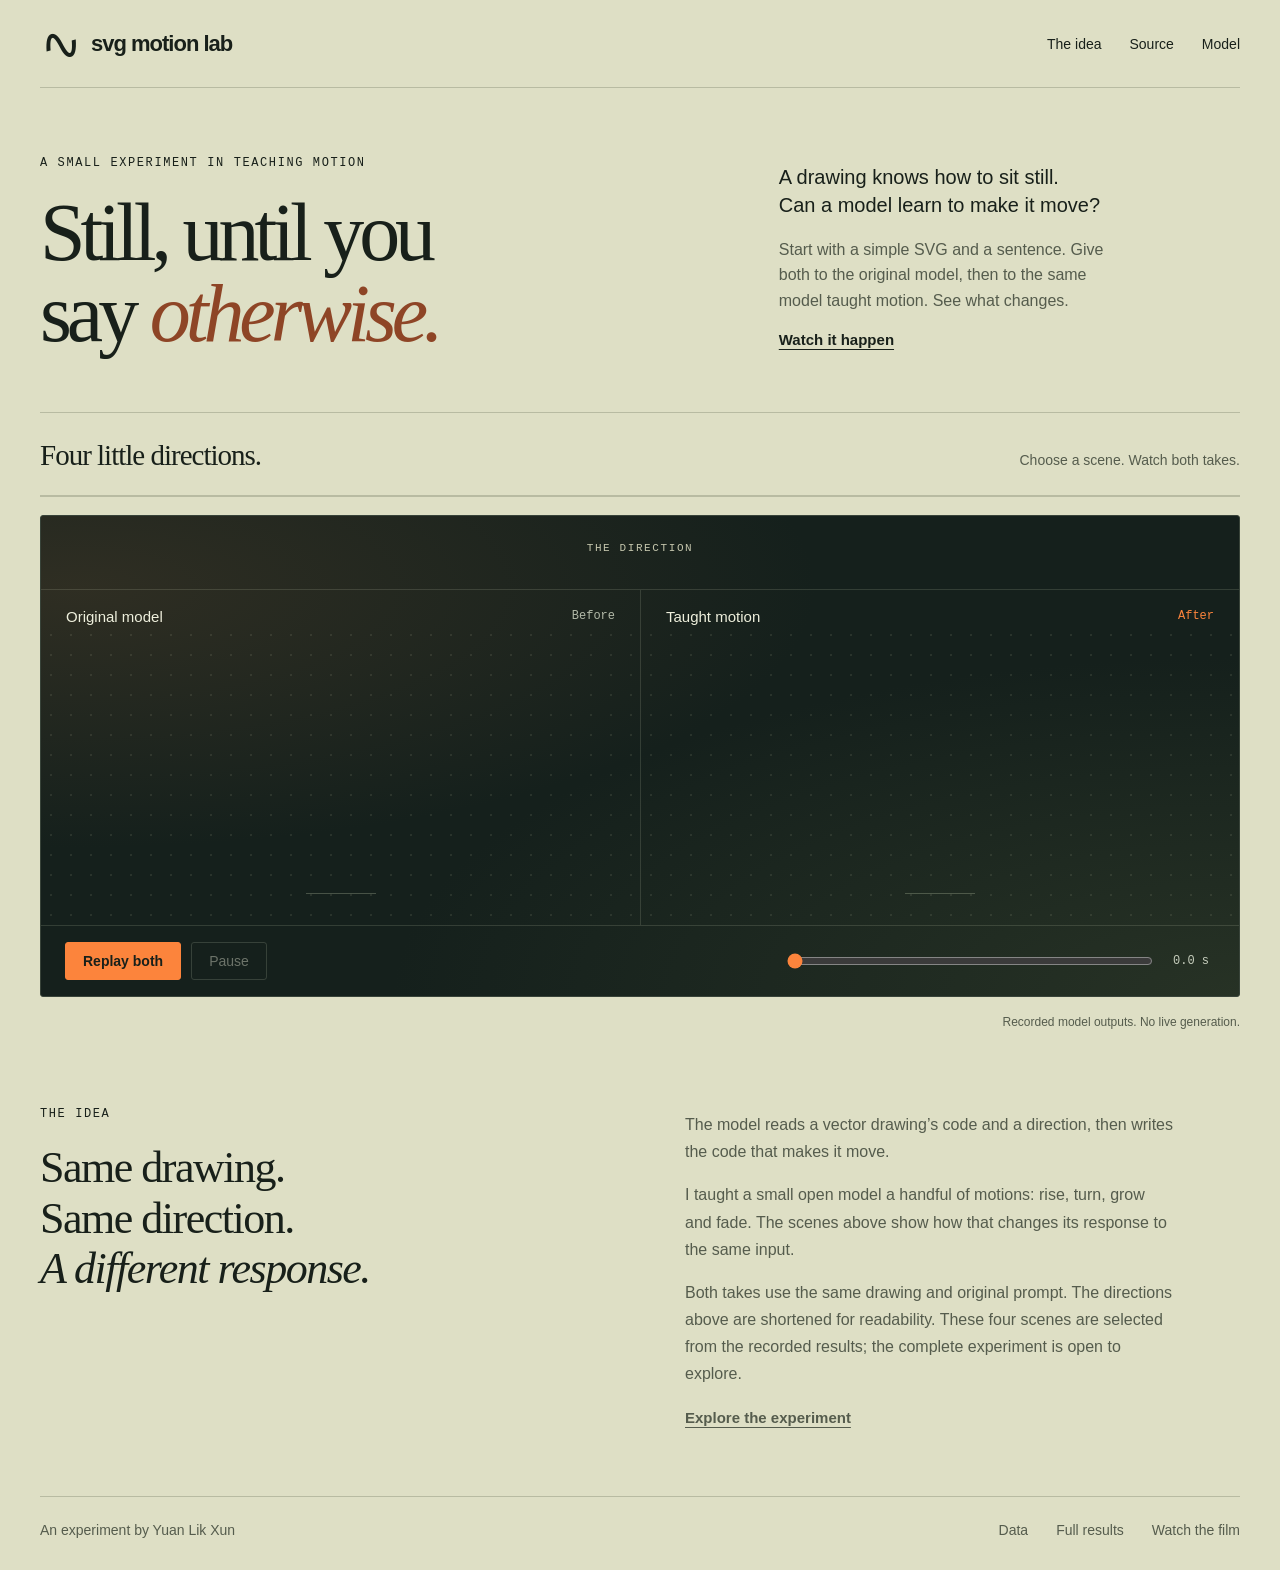
==== experiments/svg-motion-lab/web/index.html @ 4496cbf6 "Add SVG motion experiment and curated replay demo" ====
<!doctype html>
<html lang="en">
<head>
<meta charset="utf-8">
<meta name="viewport" content="width=device-width,initial-scale=1">
<meta name="description" content="A still drawing, a sentence, and a small model learning to move. Explore four before-and-after SVG animations.">
<meta name="theme-color" content="#dedfc5">
<title>SVG Motion Lab — Still, until you say otherwise.</title>
<link rel="stylesheet" href="style.css">
<script src="app.js" defer></script>
</head>
<body>
<header class="masthead wrap">
  <a href="#" class="wordmark" aria-label="SVG Motion Lab home"><span class="motion-mark" aria-hidden="true">∿</span> svg motion lab</a>
  <nav aria-label="Main navigation"><a href="#story">The idea</a><a href="https://github.com/LxYuan0420/nlp/tree/main/experiments/svg-motion-lab">Source</a><a href="https://huggingface.co/lxyuan/SVG-Motion-Qwen3.5-0.8B-LoRA">Model</a></nav>
</header>
<main>
  <section class="intro wrap" aria-labelledby="headline">
    <div><p class="eyebrow">A small experiment in teaching motion</p><h1 id="headline">Still, until you<br>say <em>otherwise.</em></h1></div>
    <div class="intro-copy"><p>A drawing knows how to sit still.<br>Can a model learn to make it move?</p><p>Start with a simple SVG and a sentence. Give both to the original model, then to the same model taught motion. See what changes.</p><a class="text-link" href="#playground">Watch it happen</a></div>
  </section>
  <section class="playground wrap" id="playground" aria-label="Animation comparison">
    <div class="section-top"><h2>Four little directions.</h2><p>Choose a scene. Watch both takes.</p></div>
    <div id="scenes" class="scenes" role="group" aria-label="Choose a scene"></div>
    <div class="theatre">
      <div class="direction"><span class="eyebrow">The direction</span><p id="direction"></p></div>
      <div class="comparison">
        <section class="take" aria-labelledby="base-label"><div class="take-heading"><h3 id="base-label">Original model</h3><span>Before</span></div><div id="base-view" class="canvas"></div></section>
        <section class="take" aria-labelledby="finetuned-label"><div class="take-heading"><h3 id="finetuned-label">Taught motion</h3><span>After</span></div><div id="finetuned-view" class="canvas"></div></section>
      </div>
      <div class="transport"><div class="buttons"><button id="replay" class="replay" type="button">Replay both</button><button id="pause" class="pause" type="button" disabled>Pause</button></div><div class="scrubber"><label class="sr-only" for="timeline">Animation position</label><input id="timeline" type="range" min="0" max="1000" value="0" aria-valuetext="0 seconds"><output id="time" for="timeline">0.0 s</output></div></div>
    </div>
    <div class="scene-note"><p id="watch" aria-live="polite"></p><p class="replay-note">Recorded model outputs. No live generation.</p></div>
  </section>
  <section class="story wrap" id="story" aria-labelledby="story-title">
    <div><p class="eyebrow">The idea</p><h2 id="story-title">Same drawing.<br>Same direction.<br><em>A different response.</em></h2></div>
    <div class="story-copy"><p>The model reads a vector drawing’s code and a direction, then writes the code that makes it move.</p><p>I taught a small open model a handful of motions: rise, turn, grow and fade. The scenes above show how that changes its response to the same input.</p><p>Both takes use the same drawing and original prompt. The directions above are shortened for readability. These four scenes are selected from the recorded results; the complete experiment is open to explore.</p><a class="text-link" href="https://github.com/LxYuan0420/nlp/tree/main/experiments/svg-motion-lab">Explore the experiment</a></div>
  </section>
</main>
<footer class="wrap"><span>An experiment by Yuan Lik Xun</span><div><a href="https://huggingface.co/datasets/lxyuan/svg-motion-lab">Data</a><a href="https://huggingface.co/lxyuan/SVG-Motion-Qwen3.5-0.8B-LoRA/tree/main/evidence">Full results</a><a href="comparison.mp4">Watch the film</a></div></footer>
<script id="examples" type="application/json">__EXAMPLES__</script>
</body>
</html>
---- experiments/svg-motion-lab/web/style.css ----
:root{color-scheme:light;--paper:#dedfc5;--ink:#18201a;--soft:#555c4d;--rule:#b8bba2;--orange:#fc843c;--dark:#15201c;--light:#eeefdc;font-family:Arial,Helvetica,sans-serif;color:var(--ink);background:var(--paper);font-synthesis:none;scroll-behavior:smooth}*{box-sizing:border-box}body{margin:0}a{color:inherit;text-underline-offset:.25em}button,input,a{-webkit-tap-highlight-color:transparent}button{font:inherit;cursor:pointer}a:focus-visible,button:focus-visible,input:focus-visible{outline:3px solid var(--orange);outline-offset:5px}.wrap{width:min(1240px,calc(100% - 80px));margin-inline:auto}.masthead{height:88px;display:flex;align-items:center;justify-content:space-between;border-bottom:1px solid var(--rule)}.wordmark{text-decoration:none;font-weight:700;font-size:22px;letter-spacing:-1px;display:flex;align-items:center;gap:10px}.motion-mark{font-family:Georgia,serif;font-size:50px;line-height:1;transform:rotate(-15deg)}nav,footer>div{display:flex;gap:28px}nav a,footer a{font-size:14px;text-decoration:none}nav a:hover,footer a:hover{text-decoration:underline}.intro{display:grid;grid-template-columns:1.45fr 1fr;gap:70px;padding-top:66px;padding-bottom:58px;align-items:end}.eyebrow{font:12px/1.6 ui-monospace,SFMono-Regular,Consolas,monospace;text-transform:uppercase;letter-spacing:1.6px;margin:0 0 19px}h1,h2,p{margin-top:0}h1{font:clamp(58px,6.4vw,94px)/.99 Georgia,'Times New Roman',serif;font-weight:400;letter-spacing:-5px;margin-bottom:0}h1 em{font-weight:400;color:#8e4526}h2{font-family:Georgia,'Times New Roman',serif;font-weight:400}.intro-copy{max-width:350px;padding-bottom:5px}.intro-copy p{font-size:16px;line-height:1.6;color:var(--soft);margin-bottom:18px}.intro-copy p:first-child{font-size:20px;line-height:1.4;color:var(--ink)}.text-link{font-size:15px;font-weight:700}.section-top{display:flex;justify-content:space-between;align-items:baseline;gap:20px;border-top:1px solid var(--rule);padding-top:26px}.section-top h2{font-size:29px;letter-spacing:-1px;margin-bottom:23px}.section-top p{color:var(--soft);font-size:14px}.scenes{display:grid;grid-template-columns:repeat(4,1fr);gap:1px;background:var(--rule);border:1px solid var(--rule);margin-bottom:18px}.scene{display:flex;align-items:center;gap:15px;min-width:0;background:var(--paper);color:var(--ink);border:0;padding:14px 18px;text-align:left;transition:background .15s}.scene:hover{background:#e9ead5}.scene[aria-pressed=true]{background:var(--ink);color:var(--light);box-shadow:inset 0 -3px var(--orange)}.scene-label{font-size:15px;line-height:1.3}.scene-icon{width:44px;height:44px;flex-shrink:0;display:block;background:#253229;border-radius:50%}.scene-icon svg{width:100%;height:100%;display:block}.theatre{color:var(--light);background:radial-gradient(ellipse at 3% 15%,#3c3526aa,transparent 45%),radial-gradient(ellipse at 100% 100%,#333e2b99,transparent 50%),var(--dark);border:1px solid #384339;border-radius:3px;overflow:hidden}.direction{text-align:center;max-width:820px;margin:auto;padding:24px 30px 22px}.direction .eyebrow{display:block;color:#c5c6ad;margin-bottom:9px;font-size:11px}.plain{text-transform:none;letter-spacing:0;color:#a2aa9c}.direction p{font:24px/1.35 Georgia,'Times New Roman',serif;margin:0}.comparison{display:grid;grid-template-columns:1fr 1fr;border-block:1px solid #c9ccb32b}.take+.take{border-left:1px solid #c9ccb32b}.take-heading{display:flex;align-items:center;justify-content:space-between;padding:18px 25px 0;gap:10px}.take-heading h3{font-size:15px;font-weight:400;margin:0}.take-heading span{font:12px ui-monospace,monospace;color:#b2b9a8}.take:last-child .take-heading span{color:var(--orange)}.canvas{height:300px;background-image:radial-gradient(#d9dfb91a .8px,transparent .8px);background-size:20px 20px;position:relative}.canvas:after{content:'';position:absolute;left:calc(50% - 35px);bottom:31px;width:70px;height:1px;background:#bbc5a54d;pointer-events:none}.canvas iframe{display:block;border:0;width:100%;height:100%}.render-error{display:grid;place-items:center;height:100%;padding:24px;color:#e0b7a0;text-align:center;font-size:15px}.transport{display:flex;justify-content:space-between;align-items:center;gap:32px;padding:16px 24px}.buttons{display:flex;gap:10px}.buttons button{border-radius:3px;padding:10px 17px;font-size:14px}.replay{background:var(--orange);border:1px solid var(--orange);color:#18201a;font-weight:700}.replay:hover{background:#ff995e}.pause{border:1px solid #697465;color:var(--light);background:transparent;min-width:74px}.pause:hover{background:#ffffff0a}.buttons button:disabled{opacity:.4;cursor:wait}.scrubber{display:flex;align-items:center;gap:18px;width:50%;max-width:430px}input[type=range]{width:100%;height:24px;accent-color:var(--orange);cursor:pointer}output{font:12px ui-monospace,monospace;white-space:nowrap;color:#c7cebd;min-width:42px}.scene-note{display:flex;justify-content:space-between;gap:30px;padding:16px 0 0;font-size:14px;line-height:1.5;color:var(--soft)}.scene-note p{margin:0}.replay-note{white-space:nowrap;font-size:12px}.story{display:grid;grid-template-columns:1fr 1fr;gap:90px;padding:74px 0 65px}.story h2{font-size:44px;line-height:1.15;letter-spacing:-1.5px;margin:0}.story h2 em{font-weight:400}.story-copy{max-width:490px;padding-top:6px;font-size:16px;line-height:1.7;color:var(--soft)}.story-copy p{margin-bottom:16px}footer{border-top:1px solid var(--rule);padding-block:25px 32px;display:flex;justify-content:space-between;gap:20px;font-size:14px;color:var(--soft)}.sr-only{position:absolute;width:1px;height:1px;padding:0;margin:-1px;overflow:hidden;clip:rect(0,0,0,0);white-space:nowrap;border:0}@media(min-width:1500px){.intro{padding-top:80px;padding-bottom:70px}}@media(max-width:950px){.wrap{width:calc(100% - 48px)}.intro{gap:32px;grid-template-columns:1.3fr 1fr}h1{font-size:68px;letter-spacing:-3px}.scene{padding:12px 10px;gap:9px}.scene-label{font-size:14px}.scene-icon{width:33px;height:33px}.canvas{height:260px}.scene-note{flex-direction:column;gap:8px}.story{gap:45px}.story h2{font-size:37px}}@media(max-width:650px){.wrap{width:calc(100% - 32px)}.masthead{height:72px}.wordmark{font-size:18px}.motion-mark{font-size:39px}nav{gap:16px}nav a{font-size:13px}nav a:first-child{display:none}.intro{display:block;padding:38px 0 34px}h1{font-size:61px;letter-spacing:-3.5px}.eyebrow{font-size:11px;margin-bottom:15px}.intro-copy{margin-top:26px;max-width:100%}.intro-copy p:first-child{font-size:18px}.intro-copy p{font-size:15px}.section-top{display:block;padding-top:20px}.section-top h2{font-size:27px;margin-bottom:8px}.section-top p{margin-bottom:17px}.scenes{grid-template-columns:1fr 1fr;gap:1px}.scene{padding:13px 10px;gap:10px;min-height:62px}.scene-icon{width:32px;height:32px}.scene-label{font-size:14px}.direction{padding:21px 16px}.direction p{font-size:20px}.direction .plain{display:none}.take-heading{padding:14px 12px 0;display:block}.take-heading h3{font-size:14px;margin-bottom:5px}.take-heading span{font-size:11px}.canvas{height:220px}.transport{gap:10px;flex-wrap:wrap;padding:14px}.buttons{width:100%;justify-content:center}.scrubber{width:100%;max-width:none}.scene-note{font-size:13px}.replay-note{white-space:normal}.story{grid-template-columns:1fr;gap:26px;padding:45px 0}.story h2{font-size:37px}.story-copy{font-size:15px}footer{display:block;font-size:13px}footer>div{margin-top:18px;gap:25px}}@media(prefers-reduced-motion:reduce){:root{scroll-behavior:auto}*{transition:none!important}}
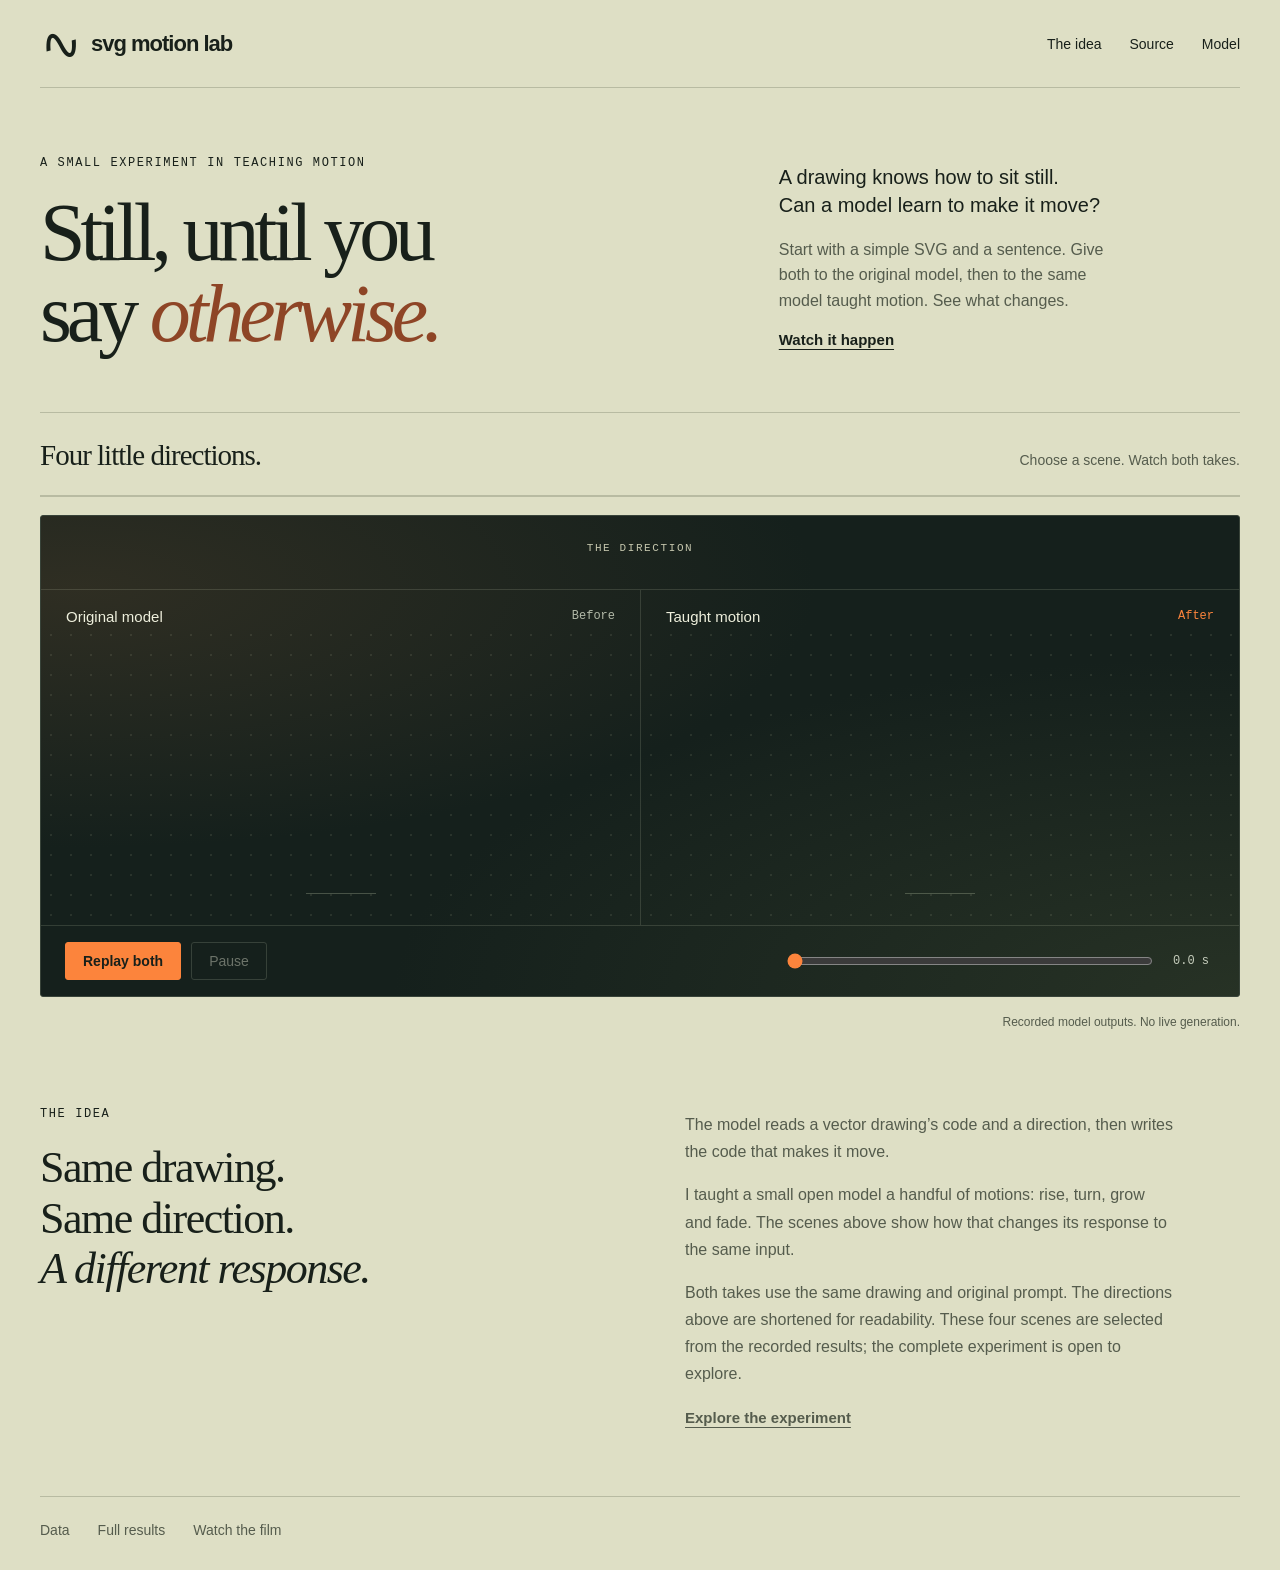
==== commit da3f07bc: "Remove the SVG motion demo footer credit" ====
--- a/experiments/svg-motion-lab/web/index.html
+++ b/experiments/svg-motion-lab/web/index.html
@@ -37,7 +37,7 @@
     <div class="story-copy"><p>The model reads a vector drawing’s code and a direction, then writes the code that makes it move.</p><p>I taught a small open model a handful of motions: rise, turn, grow and fade. The scenes above show how that changes its response to the same input.</p><p>Both takes use the same drawing and original prompt. The directions above are shortened for readability. These four scenes are selected from the recorded results; the complete experiment is open to explore.</p><a class="text-link" href="https://github.com/LxYuan0420/nlp/tree/main/experiments/svg-motion-lab">Explore the experiment</a></div>
   </section>
 </main>
-<footer class="wrap"><span>An experiment by Yuan Lik Xun</span><div><a href="https://huggingface.co/datasets/lxyuan/svg-motion-lab">Data</a><a href="https://huggingface.co/lxyuan/SVG-Motion-Qwen3.5-0.8B-LoRA/tree/main/evidence">Full results</a><a href="comparison.mp4">Watch the film</a></div></footer>
+<footer class="wrap"><div><a href="https://huggingface.co/datasets/lxyuan/svg-motion-lab">Data</a><a href="https://huggingface.co/lxyuan/SVG-Motion-Qwen3.5-0.8B-LoRA/tree/main/evidence">Full results</a><a href="comparison.mp4">Watch the film</a></div></footer>
 <script id="examples" type="application/json">__EXAMPLES__</script>
 </body>
 </html>
